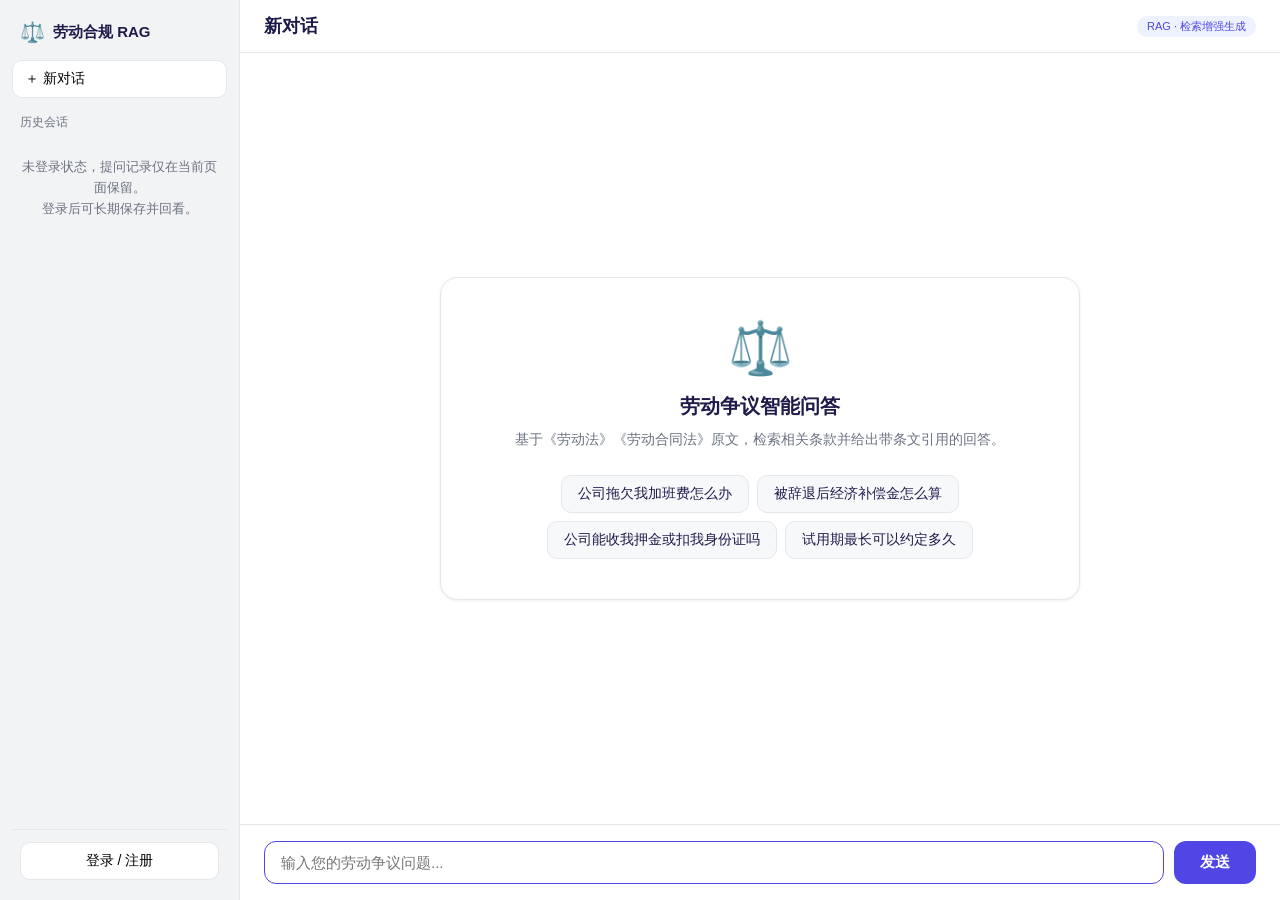
==== app/static/index.html @ 05bdbdf4 "feat: 阶段10 认证+会话历史+百炼qwen-plus+法律名中文映射(154测试全绿)" ====
<!DOCTYPE html>
<html lang="zh-CN">
<head>
<meta charset="UTF-8">
<meta name="viewport" content="width=device-width, initial-scale=1.0">
<title>劳动争议智能合规助手</title>
<style>
  :root {
    /* 用户拍板配色：浅灰侧边栏 + 纯白消息区 */
    --sidebar-bg: #f2f3f5;
    --bg: #ffffff;
    --card: #ffffff;
    --primary: #4f46e5;
    --primary-hover: #4338ca;
    --text: #1e1b4b;
    --text-muted: #6b7280;
    --border: #e5e7eb;
    --user-bubble: #4f46e5;
    --assistant-bubble: #f7f8fa;
    --progress-bubble: #eef0f3;
    --radius: 12px;
    --shadow: 0 1px 3px rgba(0,0,0,.08);
  }

  * { margin: 0; padding: 0; box-sizing: border-box; }

  body {
    font-family: -apple-system, BlinkMacSystemFont, "Segoe UI", "Microsoft YaHei", sans-serif;
    background: var(--sidebar-bg);
    color: var(--text);
    height: 100vh; display: flex;
  }

  /* ---- 左侧边栏（浅灰）---- */
  .sidebar {
    width: 240px; flex-shrink: 0; background: var(--sidebar-bg);
    border-right: 1px solid var(--border);
    display: flex; flex-direction: column; gap: 6px; padding: 16px 12px;
  }
  .sidebar .brand { display: flex; align-items: center; gap: 8px; font-weight: 600; font-size: 15px; padding: 4px 8px 10px; }
  .sidebar .brand .logo { font-size: 20px; }
  .new-chat {
    background: #fff; border: 1px solid var(--border); border-radius: 10px;
    padding: 9px 12px; text-align: left; cursor: pointer; font-size: 14px;
    transition: border-color .15s;
  }
  .new-chat:hover { border-color: var(--primary); }
  .history-title { font-size: 12px; color: var(--text-muted); padding: 10px 8px 4px; }
  .history-list { flex: 1; overflow-y: auto; display: flex; flex-direction: column; gap: 2px; }
  .history-empty {
    padding: 16px 8px; font-size: 13px; color: var(--text-muted);
    text-align: center; line-height: 1.6;
  }
  .history-item {
    padding: 8px 10px; border-radius: 8px; font-size: 14px; cursor: pointer;
    color: var(--text-muted); white-space: nowrap; overflow: hidden; text-overflow: ellipsis;
    transition: background .15s;
  }
  .history-item:hover { background: #e9eaee; }
  .history-item.active { background: #fff; color: var(--text); box-shadow: var(--shadow); }

  /* 左下角登录区 */
  .auth-area {
    border-top: 1px solid var(--border); padding: 12px 8px 4px;
    display: flex; flex-direction: column; gap: 6px;
  }
  .auth-btn {
    background: #fff; border: 1px solid var(--border); border-radius: 10px;
    padding: 9px 12px; font-size: 14px; cursor: pointer; text-align: center;
    transition: border-color .15s;
  }
  .auth-btn:hover { border-color: var(--primary); }
  .auth-user {
    font-size: 13px; color: var(--text-muted); padding: 4px 8px;
    display: flex; align-items: center; justify-content: space-between; gap: 6px;
  }
  .auth-user .logout-btn { color: var(--primary); cursor: pointer; font-size: 12px; }

  /* ---- 右侧主区（纯白）---- */
  .main { flex: 1; min-width: 0; display: flex; flex-direction: column; background: var(--bg); }

  .header {
    background: var(--card); border-bottom: 1px solid var(--border);
    padding: 14px 24px; display: flex; align-items: center; gap: 10px; z-index: 10;
  }
  .header h1 { font-size: 18px; font-weight: 600; }
  .header .badge {
    font-size: 11px; background: #eef2ff; color: var(--primary);
    padding: 3px 10px; border-radius: 99px; margin-left: auto;
  }

  .chat-area {
    flex: 1; overflow-y: auto; padding: 24px;
    display: flex; flex-direction: column; gap: 16px;
  }

  .msg { display: flex; flex-direction: column; max-width: 80%; animation: fadeIn .25s ease; }
  @keyframes fadeIn { from { opacity: 0; transform: translateY(6px); } to { opacity: 1; transform: none; } }
  .msg.user { align-self: flex-end; }
  .msg.assistant { align-self: flex-start; }
  .msg .label { font-size: 12px; color: var(--text-muted); margin-bottom: 4px; }
  .msg.user .label { text-align: right; }
  .msg .bubble { padding: 12px 16px; border-radius: var(--radius); line-height: 1.65; font-size: 15px; word-break: break-word; white-space: pre-wrap; }
  .msg.user .bubble { background: var(--user-bubble); color: #fff; border-bottom-right-radius: 4px; }
  .msg.assistant .bubble { background: var(--assistant-bubble); color: var(--text); border: 1px solid var(--border); border-bottom-left-radius: 4px; }
  .msg.progress .bubble { background: var(--progress-bubble); color: var(--text-muted); border: 1px dashed var(--border); font-size: 14px; }

  .citations { margin-top: 10px; padding: 10px 14px; background: #f0fdf4; border: 1px solid #bbf7d0; border-radius: 8px; font-size: 13px; }
  .citations summary { cursor: pointer; font-weight: 600; color: #166534; }
  .citations ul { margin-top: 6px; padding-left: 18px; }
  .citations li { margin-bottom: 4px; color: var(--text); }
  .citations code { background: #d1fae5; padding: 1px 6px; border-radius: 4px; font-size: 12px; }

  /* 欢迎区（空状态） */
  .welcome { flex: 1; display: flex; align-items: center; justify-content: center; padding: 24px; }
  .welcome .card {
    background: var(--card); border: 1px solid var(--border); border-radius: 18px;
    padding: 40px 48px; box-shadow: var(--shadow); text-align: center; max-width: 640px;
  }
  .welcome .icon { font-size: 52px; margin-bottom: 14px; }
  .welcome h2 { font-size: 20px; margin-bottom: 8px; color: var(--text); }
  .welcome p { color: var(--text-muted); font-size: 14px; line-height: 1.7; }
  .welcome .hints { display: flex; flex-wrap: wrap; gap: 8px; margin-top: 24px; justify-content: center; }
  .welcome .hint {
    background: #f7f8fa; border: 1px solid var(--border); border-radius: 10px;
    padding: 9px 16px; font-size: 14px; cursor: pointer; transition: border-color .15s;
  }
  .welcome .hint:hover { border-color: var(--primary); }

  /* ---- 输入区 ---- */
  .input-area {
    background: var(--card); border-top: 1px solid var(--border);
    padding: 16px 24px; display: flex; gap: 10px;
  }
  .input-area input {
    flex: 1; border: 1px solid var(--border); border-radius: var(--radius);
    padding: 12px 16px; font-size: 15px; outline: none; background: #f7f8fa;
    transition: border-color .15s, background .15s;
  }
  .input-area input:focus { border-color: var(--primary); background: #fff; }
  .input-area input:disabled { background: #f3f4f6; }
  .input-area button {
    background: var(--primary); color: #fff; border: none; border-radius: var(--radius);
    padding: 12px 26px; font-size: 15px; font-weight: 600; cursor: pointer; transition: background .15s;
  }
  .input-area button:hover { background: var(--primary-hover); }
  .input-area button:disabled { opacity: .5; cursor: not-allowed; }

  /* ---- 登录/注册弹窗 ---- */
  .modal-mask {
    position: fixed; inset: 0; background: rgba(15,23,42,.45);
    display: none; align-items: center; justify-content: center; z-index: 100;
  }
  .modal-mask.open { display: flex; }
  .modal {
    background: #fff; border-radius: 16px; padding: 28px 32px; width: 340px;
    box-shadow: 0 10px 40px rgba(0,0,0,.15);
  }
  .modal h3 { font-size: 18px; margin-bottom: 16px; }
  .modal .switch { display: flex; gap: 8px; margin-bottom: 16px; }
  .modal .switch button {
    flex: 1; padding: 8px; border: 1px solid var(--border); background: #fff;
    border-radius: 8px; cursor: pointer; font-size: 14px; color: var(--text-muted);
  }
  .modal .switch button.active { border-color: var(--primary); color: var(--primary); background: #eef2ff; }
  .modal input {
    width: 100%; border: 1px solid var(--border); border-radius: 10px;
    padding: 10px 14px; font-size: 14px; margin-bottom: 10px; outline: none;
  }
  .modal input:focus { border-color: var(--primary); }
  .modal .submit {
    width: 100%; background: var(--primary); color: #fff; border: none;
    border-radius: 10px; padding: 11px; font-size: 15px; font-weight: 600; cursor: pointer;
  }
  .modal .submit:hover { background: var(--primary-hover); }
  .modal .err { color: #dc2626; font-size: 13px; margin-bottom: 8px; min-height: 18px; }
  .modal .close { position: absolute; top: 14px; right: 18px; cursor: pointer; color: var(--text-muted); font-size: 18px; }

  @media (max-width: 768px) { .sidebar { display: none; } }
</style>
</head>
<body>

<!-- 左侧边栏（浅灰）：新对话 + 用户历史（登录后） + 左下角登录区 -->
<aside class="sidebar">
  <div class="brand"><span class="logo">⚖️</span>劳动合规 RAG</div>
  <button class="new-chat" onclick="newChat()">＋ 新对话</button>
  <div class="history-title" id="historyTitle">历史会话</div>
  <div class="history-list" id="historyList">
    <div class="history-empty">未登录状态，提问记录仅在当前页面保留。<br>登录后可长期保存并回看。</div>
  </div>
  <div class="auth-area" id="authArea">
    <button class="auth-btn" id="authBtn" onclick="openAuth()">登录 / 注册</button>
  </div>
</aside>

<div class="main">
  <header class="header">
    <h1>新对话</h1>
    <span class="badge">RAG · 检索增强生成</span>
  </header>

  <main class="chat-area" id="chatArea">
    <div class="welcome" id="welcome">
      <div class="card">
        <div class="icon">⚖️</div>
        <h2>劳动争议智能问答</h2>
        <p>基于《劳动法》《劳动合同法》原文，检索相关条款并给出带条文引用的回答。</p>
        <div class="hints">
          <span class="hint" onclick="sendHint(this.textContent)">公司拖欠我加班费怎么办</span>
          <span class="hint" onclick="sendHint(this.textContent)">被辞退后经济补偿金怎么算</span>
          <span class="hint" onclick="sendHint(this.textContent)">公司能收我押金或扣我身份证吗</span>
          <span class="hint" onclick="sendHint(this.textContent)">试用期最长可以约定多久</span>
        </div>
      </div>
    </div>
  </main>

  <form class="input-area" id="inputForm" onsubmit="send(event)">
    <input id="questionInput" type="text" placeholder="输入您的劳动争议问题..."
           autocomplete="off" autofocus>
    <button type="submit" id="sendBtn">发送</button>
  </form>
</div>

<!-- 登录/注册弹窗 -->
<div class="modal-mask" id="authModal">
  <div class="modal" style="position:relative">
    <span class="close" onclick="closeAuth()">✕</span>
    <h3 id="modalTitle">登录</h3>
    <div class="switch">
      <button id="tabLogin" class="active" onclick="switchTab('login')">登录</button>
      <button id="tabRegister" onclick="switchTab('register')">注册</button>
    </div>
    <div class="err" id="authErr"></div>
    <input id="authUser" type="text" placeholder="用户名（2-32 位）" autocomplete="username">
    <input id="authPass" type="password" placeholder="密码（4-64 位）" autocomplete="current-password">
    <button class="submit" id="authSubmitBtn" onclick="submitAuth()">登录</button>
  </div>
</div>

<script>
// ===== DOM 引用 =====
const chatArea = document.getElementById('chatArea');
const welcome   = document.getElementById('welcome');
const input     = document.getElementById('questionInput');
const sendBtn   = document.getElementById('sendBtn');
const historyList = document.getElementById('historyList');
const historyTitle = document.getElementById('historyTitle');
const authBtn   = document.getElementById('authBtn');
const authArea  = document.getElementById('authArea');

let currentProgressMsg = null;   // 当前进度消息 DOM（用于更新文本）
let currentMode = 'login';       // 弹窗当前 tab

// ===== token 管理（存 localStorage：刷新页面不丢登录态）=====
function getToken() { return localStorage.getItem('lcr_token') || ''; }
function getUsername() { return localStorage.getItem('lcr_username') || ''; }

// ===== 登录 / 注册 =====
function openAuth() {
  document.getElementById('authModal').classList.add('open');
  document.getElementById('authErr').textContent = '';
}

function closeAuth() {
  document.getElementById('authModal').classList.remove('open');
}

function switchTab(mode) {
  currentMode = mode;
  document.getElementById('tabLogin').classList.toggle('active', mode === 'login');
  document.getElementById('tabRegister').classList.toggle('active', mode === 'register');
  document.getElementById('modalTitle').textContent = mode === 'login' ? '登录' : '注册';
  document.getElementById('authSubmitBtn').textContent = mode === 'login' ? '登录' : '注册';
  document.getElementById('authErr').textContent = '';
}

async function submitAuth() {
  const username = document.getElementById('authUser').value.trim();
  const password = document.getElementById('authPass').value;
  const errEl = document.getElementById('authErr');

  if (!username || !password) { errEl.textContent = '请填写用户名和密码'; return; }

  try {
    const path = currentMode === 'login' ? '/auth/login' : '/auth/register';
    const resp = await fetch(path, {
      method: 'POST',
      headers: { 'Content-Type': 'application/json' },
      body: JSON.stringify({ username, password }),
    });
    const data = await resp.json().catch(() => ({}));

    if (!resp.ok) {
      errEl.textContent = data.detail || '请求失败';
      return;
    }

    // 登录成功：存 token，关闭弹窗，刷新侧边栏历史
    localStorage.setItem('lcr_token', data.token);
    localStorage.setItem('lcr_username', data.username);
    closeAuth();
    renderAuthArea();
    loadMyHistory();
  } catch (e) {
    errEl.textContent = '网络错误：' + e.message;
  }
}

function logout() {
  localStorage.removeItem('lcr_token');
  localStorage.removeItem('lcr_username');
  renderAuthArea();
  renderHistoryEmpty();
}

function renderAuthArea() {
  const username = getUsername();
  if (username) {
    authArea.innerHTML = `
      <div class="auth-user">
        <span>👤 ${escapeHTML(username)}</span>
        <span class="logout-btn" onclick="logout()">登出</span>
      </div>`;
  } else {
    authArea.innerHTML = `<button class="auth-btn" onclick="openAuth()">登录 / 注册</button>`;
  }
}

// 页面加载时恢复登录态
renderAuthArea();
if (getToken()) loadMyHistory();

// ===== 侧边栏历史 =====
function renderHistoryEmpty() {
  historyTitle.textContent = '历史会话';
  historyList.innerHTML = `
    <div class="history-empty">未登录状态，提问记录仅在当前页面保留。<br>登录后可长期保存并回看。</div>`;
}

async function loadMyHistory() {
  const token = getToken();
  if (!token) return;
  try {
    const resp = await fetch('/chat/history/mine', {
      headers: { Authorization: 'Bearer ' + token },
    });
    if (!resp.ok) { renderHistoryEmpty(); return; }
    const data = await resp.json();
    historyTitle.textContent = `历史会话（${data.total}）`;
    if (!data.history || data.history.length === 0) {
      historyList.innerHTML = `<div class="history-empty">还没有历史提问，去问一条吧。</div>`;
      return;
    }
    historyList.innerHTML = '';
    for (const rec of data.history) {
      const div = document.createElement('div');
      div.className = 'history-item';
      div.textContent = rec.question;
      div.title = rec.question;
      // 点击回看：把当时提问 + 回答 + 引用渲染回消息区
      div.onclick = () => showStored(rec);
      historyList.appendChild(div);
    }
  } catch (e) {
    /* 网络异常：保留占位 */
  }
}

/** 渲染一条已存的历史问答（登录用户回看） */
function showStored(rec) {
  if (welcome) welcome.style.display = 'none';
  chatArea.querySelectorAll('.msg').forEach(m => m.remove());

  addBubble('user', '您', rec.question);

  const div = addBubble('assistant', '⚖️ 助手', rec.answer || '（无回答）');
  if (rec.citations && rec.citations.length > 0) {
    const details = document.createElement('details');
    details.className = 'citations';
    details.open = true;
    const summary = document.createElement('summary');
    summary.textContent = `📋 引用法律条文（${rec.citations.length} 条）`;
    details.appendChild(summary);
    const ul = document.createElement('ul');
    for (const c of rec.citations) {
      const li = document.createElement('li');
      li.innerHTML = `<code>《${lawName(c.law_id)}》第${c.article_no}条</code>`;
      if (c.chapter) li.innerHTML += ` <small>（${c.chapter}）</small>`;
      ul.appendChild(li);
    }
    details.appendChild(ul);
    div.querySelector('.bubble').appendChild(details);
  }
}

// ===== 新对话 =====
function newChat() {
  chatArea.querySelectorAll('.msg').forEach(m => m.remove());
  if (welcome) welcome.style.display = 'flex';
  chatArea.scrollTop = 0;
  setSending(false);
  historyList.querySelectorAll('.history-item').forEach(el => el.classList.remove('active'));
}

// ===== 发送消息 =====
function sendHint(text) { input.value = text; send(new Event('submit')); }

function send(e) {
  e.preventDefault();
  const question = input.value.trim();
  if (!question) return;

  if (welcome) welcome.style.display = 'none';

  addBubble('user', '您', question);

  currentProgressMsg = addBubble('progress', '⚖️ 助手', '正在理解您的问题...');
  setSending(true);

  fetchSSE(question);
}

/**
 * 用 fetch POST 发送问题，手动解析 SSE 流。
 * 不能用 EventSource：它只发 GET，而 /chat 是 POST 路由。
 */
async function fetchSSE(question) {
  try {
    const headers = { 'Content-Type': 'application/json' };
    if (getToken()) headers.Authorization = 'Bearer ' + getToken();

    const resp = await fetch('/chat', {
      method: 'POST',
      headers,
      body: JSON.stringify({ question }),
    });

    if (!resp.ok) {
      const err = await resp.json().catch(() => ({ detail: resp.statusText }));
      updateProgress('❌ 请求失败: ' + (err.detail || resp.statusText));
      setSending(false);
      return;
    }

    const reader = resp.body.getReader();
    const decoder = new TextDecoder();
    let buffer = '';

    while (true) {
      const { done, value } = await reader.read();
      if (done) break;

      buffer += decoder.decode(value, { stream: true });

      const parts = buffer.split('\n\n');
      buffer = parts.pop() || '';

      for (const part of parts) {
        const line = part.trim();
        if (!line.startsWith('data: ')) continue;
        try {
          const frame = JSON.parse(line.slice(6));
          handleFrame(frame);
        } catch (e) { /* 非 JSON 帧忽略 */ }
      }
    }

    // 登录用户：回答完成后刷新侧边栏历史列表
    if (getToken()) loadMyHistory();
  } catch (e) {
    updateProgress('❌ 网络错误: ' + e.message);
    setSending(false);
  }
}

/** 处理单个 SSE 帧 */
function handleFrame(frame) {
  const stageMap = {
    rewriting: '正在理解您的问题...',
    searching: '正在检索相关法律条文...',
    verifying: '正在核验条文与问题的相关性...',
    answering: '正在整理回答...',
    refusing:  '检索到的条文不足以支持明确结论，建议咨询专业劳动法律师',
  };

  switch (frame.stage) {
    case 'rewriting':
    case 'searching':
    case 'verifying':
    case 'answering':
      updateProgress(frame.content || stageMap[frame.stage]);
      break;
    case 'refusing':
      updateProgress(frame.content || stageMap.refusing);
      break;
    case 'done':
      finishDone(frame);
      break;
    case 'error':
      finishError(frame);
      break;
  }
}

/** 更新进度消息文本 */
function updateProgress(text) {
  if (currentProgressMsg) {
    currentProgressMsg.querySelector('.bubble').textContent = text;
  }
}

/** done 帧：移除进度消息，显示最终回答 + 引用 */
function finishDone(frame) {
  if (currentProgressMsg) { currentProgressMsg.remove(); currentProgressMsg = null; }
  setSending(false);

  let payload;
  try { payload = JSON.parse(frame.content); }
  catch (e) {
    addBubble('assistant', '⚖️ 助手', frame.content || '（空回答）');
    return;
  }

  if (payload.refuse) {
    addBubble('assistant', '⚖️ 助手', payload.answer || '抱歉，无法就该问题给出明确结论。');
    return;
  }

  const div = addBubble('assistant', '⚖️ 助手', payload.answer || '（空回答）');

  if (payload.citations && payload.citations.length > 0) {
    const details = document.createElement('details');
    details.className = 'citations';
    details.open = true;
    const summary = document.createElement('summary');
    summary.textContent = `📋 引用法律条文（${payload.citations.length} 条）`;
    details.appendChild(summary);

    const ul = document.createElement('ul');
    for (const c of payload.citations) {
      const li = document.createElement('li');
      li.innerHTML = `<code>《${lawName(c.law_id)}》第${c.article_no}条</code>`;
      if (c.chapter) li.innerHTML += ` <small>（${c.chapter}）</small>`;
      ul.appendChild(li);
    }
    details.appendChild(ul);
    div.querySelector('.bubble').appendChild(details);
  }
}

/** error 帧：移除进度消息，显示错误 */
function finishError(frame) {
  if (currentProgressMsg) { currentProgressMsg.remove(); currentProgressMsg = null; }
  setSending(false);

  let detail = frame.content || '未知错误';
  try {
    const err = JSON.parse(frame.content);
    detail = err.detail || err.error || frame.content;
  } catch (e) { /* 不是 JSON，直接用原文 */ }

  addBubble('assistant', '⚖️ 助手', '❌ ' + detail);
}

/** 添加一条消息气泡，返回其 DOM 元素 */
function addBubble(cls, label, text) {
  const div = document.createElement('div');
  div.className = 'msg ' + cls;
  div.innerHTML = `
    <div class="label">${label}</div>
    <div class="bubble">${escapeHTML(text)}</div>`;
  chatArea.appendChild(div);
  chatArea.scrollTop = chatArea.scrollHeight;
  return div;
}

/** 设置发送状态 */
function setSending(disabled) {
  input.disabled = disabled;
  sendBtn.disabled = disabled;
  sendBtn.textContent = disabled ? '发送中...' : '发送';
  if (!disabled) { input.value = ''; input.focus(); }
}

/** law_id（英文 slug）→ 中文法律名，用于展示 */
const LAW_NAME = {
  labor_law: '劳动法',
  labor_contract_law: '劳动合同法',
};

function lawName(lawId) {
  return LAW_NAME[lawId] || lawId;
}

/** 基础 HTML 转义 */
function escapeHTML(s) {
  return String(s).replace(/&/g, '&amp;').replace(/</g, '&lt;').replace(/>/g, '&gt;');
}
</script>

</body>
</html>
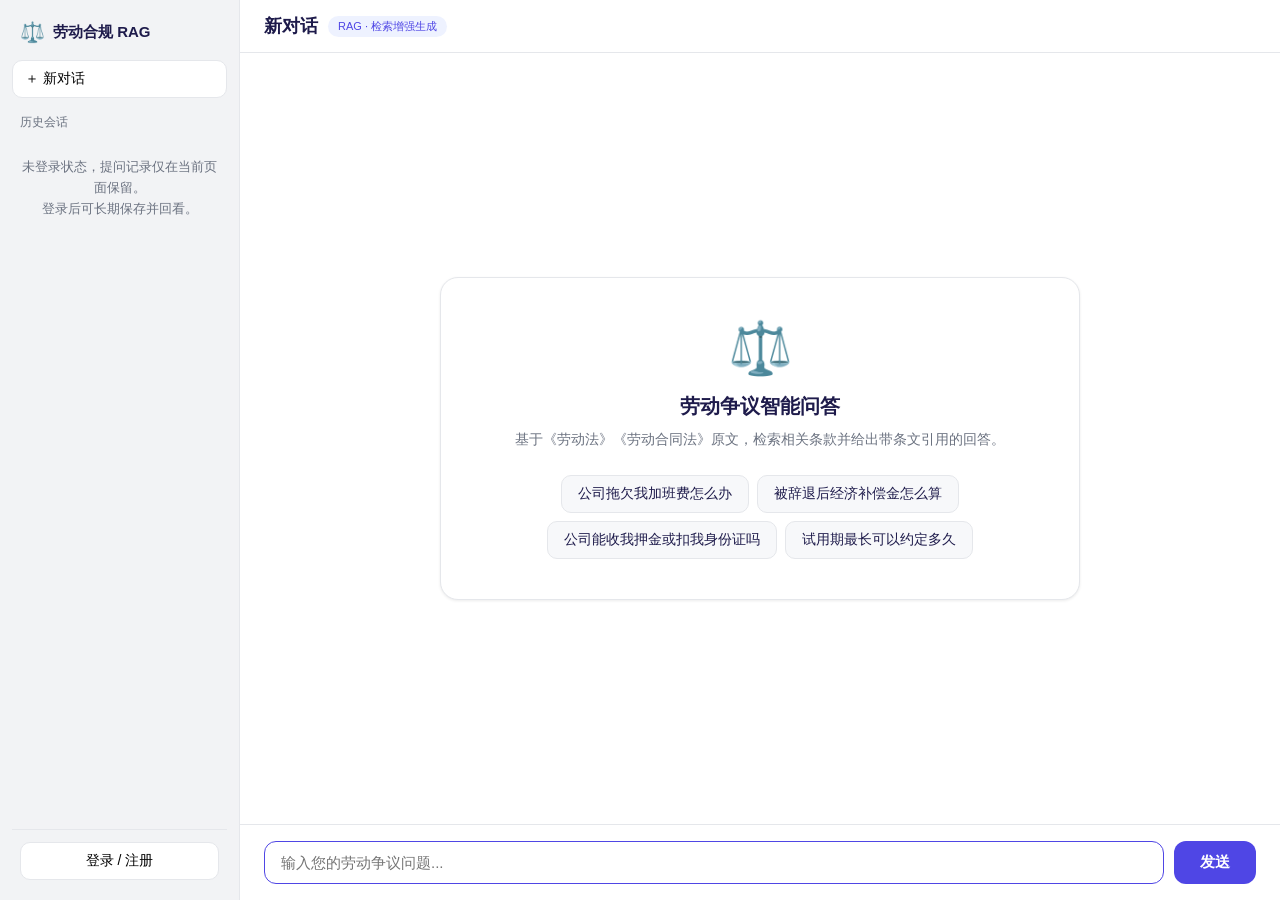
==== commit 02093d8f: "feat: 阶段17 前端四件套 common.js登录改密码+知识库工作区/admin视图+首页KB选择器与引用卡片(261测试全绿)" ====
--- a/app/static/index.html
+++ b/app/static/index.html
@@ -84,9 +84,17 @@
     padding: 14px 24px; display: flex; align-items: center; gap: 10px; z-index: 10;
   }
   .header h1 { font-size: 18px; font-weight: 600; }
+  .header .kb-pick {
+    margin-left: auto; display: flex; align-items: center; gap: 6px; font-size: 13px; color: var(--text-muted);
+  }
+  .header .kb-pick select {
+    border: 1px solid var(--border); border-radius: 8px; padding: 5px 8px;
+    font-size: 13px; color: var(--text); background: #fff; outline: none; max-width: 200px;
+  }
+  .header .kb-pick select:focus { border-color: var(--primary); }
   .header .badge {
     font-size: 11px; background: #eef2ff; color: var(--primary);
-    padding: 3px 10px; border-radius: 99px; margin-left: auto;
+    padding: 3px 10px; border-radius: 99px;
   }
 
   .chat-area {
@@ -110,6 +118,16 @@
   .citations ul { margin-top: 6px; padding-left: 18px; }
   .citations li { margin-bottom: 4px; color: var(--text); }
   .citations code { background: #d1fae5; padding: 1px 6px; border-radius: 4px; font-size: 12px; }
+
+  /* 引用卡片（V2）：文档名 + 段号 + 相关度，展开看片段；角标点击高亮对应卡片 */
+  .cit-list { margin-top: 8px; padding-left: 0; list-style: none; }
+  .cit-card { padding: 8px 10px; margin-bottom: 6px; background: #fff; border: 1px solid #bbf7d0; border-radius: 8px; transition: box-shadow .2s, border-color .2s; }
+  .cit-head { font-size: 13px; color: #166534; font-weight: 600; }
+  .cit-badge { display: inline-block; background: #d1fae5; border-radius: 4px; padding: 0 5px; margin-right: 2px; }
+  .cit-snippet { margin-top: 5px; font-size: 12.5px; color: var(--text); line-height: 1.6; }
+  .cit-mark { color: #166534; cursor: pointer; font-weight: 700; padding: 0 1px; }
+  .cit-mark:hover { text-decoration: underline; }
+  .cit-flash { border-color: #16a34a; box-shadow: 0 0 0 3px rgba(22, 163, 74, .18); }
 
   /* 欢迎区（空状态） */
   .welcome { flex: 1; display: flex; align-items: center; justify-content: center; padding: 24px; }
@@ -197,6 +215,10 @@
 <div class="main">
   <header class="header">
     <h1>新对话</h1>
+    <div class="kb-pick" id="kbPick" style="display:none">
+      知识库
+      <select id="kbSelect" onchange="onKbChange()" style="display:none"></select>
+    </div>
     <span class="badge">RAG · 检索增强生成</span>
   </header>
 
@@ -239,6 +261,7 @@
   </div>
 </div>
 
+<script src="/common.js"></script>
 <script>
 // ===== DOM 引用 =====
 const chatArea = document.getElementById('chatArea');
@@ -251,11 +274,48 @@
 const authArea  = document.getElementById('authArea');
 
 let currentProgressMsg = null;   // 当前进度消息 DOM（用于更新文本）
+let streamBubble = null;         // 流式回答的助手气泡 DOM（token 逐段累积进去）
+let streamText = '';             // 流式回答已收到文本（done 前不断累加）
 let currentMode = 'login';       // 弹窗当前 tab
-
-// ===== token 管理（存 localStorage：刷新页面不丢登录态）=====
-function getToken() { return localStorage.getItem('lcr_token') || ''; }
-function getUsername() { return localStorage.getItem('lcr_username') || ''; }
+let currentSessionId = null;     // 登录用户当前会话 id；null = 尚未建会话（提问时自动建）
+let guestHistory = [];           // 游客本页多轮上下文 [{role, content}]（关页即没）
+let currentUsername = null;      // 当前登录用户名（用于气泡标签）
+let lastQuestion = '';           // 最近一次提问（finishDone 记录游客上下文用）
+let currentKbId = null;          // 当前选择的知识库 id；null = 全部可见库（后端默认）
+
+// token/角色/escapeHTML 等公共工具由 common.js 提供（与 login/kb 页共用同一份）
+
+// ===== 知识库选择器（仅登录用户显示；游客固定用默认库）=====
+async function loadKbs() {
+  const sel = document.getElementById('kbSelect');
+  const pick = document.getElementById('kbPick');
+  if (!getToken()) { pick.style.display = 'none'; return; }
+  try {
+    const data = await api('/kb', { no401: true });
+    const kbs = data.kbs || [];
+    sel.textContent = '';
+    const allOpt = document.createElement('option');
+    allOpt.value = '';
+    allOpt.textContent = '全部可见知识库';
+    sel.appendChild(allOpt);
+    for (const kb of kbs) {
+      const opt = document.createElement('option');
+      opt.value = String(kb.id);
+      opt.textContent = kb.name + (kb.is_public ? '（公开）' : '');
+      sel.appendChild(opt);
+    }
+    sel.value = currentKbId ? String(currentKbId) : '';
+    sel.style.display = '';
+    pick.style.display = '';
+  } catch (e) { /* 401/网络异常：静默，游客路径不受影响 */ }
+}
+
+/** 换库 = 换语境：旧会话绑定的库不会跟着变，直接开新对话最不容易误会 */
+function onKbChange() {
+  const v = document.getElementById('kbSelect').value;
+  currentKbId = v ? Number(v) : null;
+  if (currentSessionId) newChat();
+}
 
 // ===== 登录 / 注册 =====
 function openAuth() {
@@ -297,12 +357,18 @@
       return;
     }
 
-    // 登录成功：存 token，关闭弹窗，刷新侧边栏历史
+    // 登录成功：存 token + 角色（角色只用于显示入口，真正的边界在后端 require_admin）
     localStorage.setItem('lcr_token', data.token);
     localStorage.setItem('lcr_username', data.username);
+    localStorage.setItem('lcr_role', data.role || 'user');
+    currentUsername = data.username;
+    currentSessionId = null;
+    currentKbId = null;
     closeAuth();
     renderAuthArea();
-    loadMyHistory();
+    newChat();
+    loadSessions();
+    loadKbs();
   } catch (e) {
     errEl.textContent = '网络错误：' + e.message;
   }
@@ -311,7 +377,14 @@
 function logout() {
   localStorage.removeItem('lcr_token');
   localStorage.removeItem('lcr_username');
+  localStorage.removeItem('lcr_role');
+  currentUsername = null;
+  currentSessionId = null;
+  currentKbId = null;
+  guestHistory = [];
+  document.getElementById('kbPick').style.display = 'none';
   renderAuthArea();
+  newChat();
   renderHistoryEmpty();
 }
 
@@ -320,87 +393,201 @@
   if (username) {
     authArea.innerHTML = `
       <div class="auth-user">
-        <span>👤 ${escapeHTML(username)}</span>
+        <span>👤 ${escapeHTML(username)}${isAdmin() ? ' · 管理员' : ''}</span>
         <span class="logout-btn" onclick="logout()">登出</span>
-      </div>`;
+      </div>
+      <button class="auth-btn" onclick="location.href='/kb.html'">📚 我的知识库</button>
+      ${isAdmin() ? `<button class="auth-btn" onclick="location.href='/kb.html?view=admin'">🛠 平台管理</button>` : ''}
+      <button class="auth-btn" onclick="location.href='/login.html?tab=password'">🔑 修改密码</button>`;
   } else {
     authArea.innerHTML = `<button class="auth-btn" onclick="openAuth()">登录 / 注册</button>`;
   }
 }
 
 // 页面加载时恢复登录态
+currentUsername = getUsername();
 renderAuthArea();
-if (getToken()) loadMyHistory();
-
-// ===== 侧边栏历史 =====
+if (getToken()) { loadSessions(); loadKbs(); }
+
+// ===== 侧边栏：登录用户 = 会话列表；游客 = 提示 =====
 function renderHistoryEmpty() {
   historyTitle.textContent = '历史会话';
   historyList.innerHTML = `
     <div class="history-empty">未登录状态，提问记录仅在当前页面保留。<br>登录后可长期保存并回看。</div>`;
 }
 
-async function loadMyHistory() {
-  const token = getToken();
-  if (!token) return;
+async function loadSessions() {
+  if (!getToken()) { renderHistoryEmpty(); return; }
   try {
-    const resp = await fetch('/chat/history/mine', {
-      headers: { Authorization: 'Bearer ' + token },
+    const resp = await fetch('/chat/sessions', {
+      headers: { Authorization: 'Bearer ' + getToken() },
     });
     if (!resp.ok) { renderHistoryEmpty(); return; }
     const data = await resp.json();
-    historyTitle.textContent = `历史会话（${data.total}）`;
-    if (!data.history || data.history.length === 0) {
+    const sessions = data.sessions || [];
+    historyTitle.textContent = `历史会话（${sessions.length}）`;
+    if (sessions.length === 0) {
       historyList.innerHTML = `<div class="history-empty">还没有历史提问，去问一条吧。</div>`;
       return;
     }
     historyList.innerHTML = '';
-    for (const rec of data.history) {
+    for (const s of sessions) {
       const div = document.createElement('div');
       div.className = 'history-item';
-      div.textContent = rec.question;
-      div.title = rec.question;
-      // 点击回看：把当时提问 + 回答 + 引用渲染回消息区
-      div.onclick = () => showStored(rec);
+      if (s.id === currentSessionId) div.classList.add('active');
+      div.textContent = s.title || '新对话';
+      div.title = s.title;
+      div.onclick = () => openSession(s);
       historyList.appendChild(div);
     }
-  } catch (e) {
-    /* 网络异常：保留占位 */
-  }
-}
-
-/** 渲染一条已存的历史问答（登录用户回看） */
-function showStored(rec) {
+  } catch (e) { /* 网络异常 */ }
+}
+
+/** 点开某会话：拉取全部多轮消息并渲染到消息区（s 带 kb_id，用于同步选择器） */
+async function openSession(session) {
+  const sessionId = session.id;
+  if (!getToken()) return;
+  try {
+    const resp = await fetch(`/chat/sessions/${sessionId}/messages`, {
+      headers: { Authorization: 'Bearer ' + getToken() },
+    });
+    if (!resp.ok) return;
+    const data = await resp.json();
+    currentSessionId = sessionId;
+    // 会话绑定的库优先：把 header 选择器同步过去，避免"下一问问到别的库"的错位
+    if (session.kb_id) {
+      currentKbId = session.kb_id;
+      const sel = document.getElementById('kbSelect');
+      if (sel && sel.style.display !== 'none') sel.value = String(session.kb_id);
+    }
+    renderMsgs(data.messages || []);
+    loadSessions();
+  } catch (e) { /* 网络异常 */ }
+}
+
+/** 把一组消息渲染进消息区（多轮历史回显 / 直接展示均可复用） */
+function renderMsgs(msgs) {
   if (welcome) welcome.style.display = 'none';
   chatArea.querySelectorAll('.msg').forEach(m => m.remove());
-
-  addBubble('user', '您', rec.question);
-
-  const div = addBubble('assistant', '⚖️ 助手', rec.answer || '（无回答）');
-  if (rec.citations && rec.citations.length > 0) {
-    const details = document.createElement('details');
-    details.className = 'citations';
-    details.open = true;
-    const summary = document.createElement('summary');
-    summary.textContent = `📋 引用法律条文（${rec.citations.length} 条）`;
-    details.appendChild(summary);
-    const ul = document.createElement('ul');
-    for (const c of rec.citations) {
-      const li = document.createElement('li');
-      li.innerHTML = `<code>《${lawName(c.law_id)}》第${c.article_no}条</code>`;
-      if (c.chapter) li.innerHTML += ` <small>（${c.chapter}）</small>`;
-      ul.appendChild(li);
-    }
-    details.appendChild(ul);
-    div.querySelector('.bubble').appendChild(details);
-  }
-}
-
-// ===== 新对话 =====
+  if (!msgs.length) {
+    if (welcome) welcome.style.display = 'flex';
+    return;
+  }
+  for (const m of msgs) {
+    if (m.role === 'user') {
+      addBubble('user', currentUsername ? currentUsername : '您', m.content);
+    } else {
+      const div = addBubble('assistant', '⚖️ 助手', m.content || '（无回答）');
+      renderAnswerText(div.querySelector('.bubble'), m.content || '');
+      attachCitations(div, m.citations || []);
+    }
+  }
+  chatArea.scrollTop = chatArea.scrollHeight;
+}
+
+/**
+ * 把答案文本渲染进气泡：只把 [n] 角标变成可点元素，其余一律用纯文本节点插入。
+ * 用 createTextNode 而不是 innerHTML——LLM 输出是不可信输入，不能当 HTML 解析。
+ */
+function renderAnswerText(bubbleEl, text) {
+  bubbleEl.textContent = '';
+  const re = /\[(\d{1,3})\]/g;
+  let last = 0, m;
+  while ((m = re.exec(text)) !== null) {
+    if (m.index > last) {
+      bubbleEl.appendChild(document.createTextNode(text.slice(last, m.index)));
+    }
+    const n = Number(m[1]);
+    const sup = document.createElement('sup');
+    sup.className = 'cit-mark';
+    sup.dataset.idx = String(n);
+    sup.textContent = '[' + n + ']';
+    sup.title = '查看引用 ' + n;
+    sup.addEventListener('click', function () { focusCitation(bubbleEl, n); });
+    bubbleEl.appendChild(sup);
+    last = m.index + m[0].length;
+  }
+  if (last < text.length) {
+    bubbleEl.appendChild(document.createTextNode(text.slice(last)));
+  }
+}
+
+/** 点角标：滚动到第 n 张引用卡片并闪一下 */
+function focusCitation(bubbleEl, n) {
+  const card = bubbleEl.querySelector('.cit-card[data-idx="' + n + '"]');
+  if (!card) return;
+  card.scrollIntoView({ behavior: 'smooth', block: 'center' });
+  card.classList.add('cit-flash');
+  setTimeout(function () { card.classList.remove('cit-flash'); }, 1200);
+}
+
+/** 给助手气泡挂引用卡片（文档名 · 第 N 条/段 · 相关度，含片段） */
+function attachCitations(div, citations) {
+  if (!citations || citations.length === 0) return;
+  const details = document.createElement('details');
+  details.className = 'citations';
+  details.open = true;
+  const summary = document.createElement('summary');
+  summary.textContent = '📋 引用来源（' + citations.length + ' 条）';
+  details.appendChild(summary);
+
+  const list = document.createElement('ol');
+  list.className = 'cit-list';
+  citations.forEach(function (c, i) {
+    const idx = i + 1;
+    const li = document.createElement('li');
+    li.className = 'cit-card';
+    li.dataset.idx = String(idx);
+
+    const head = document.createElement('div');
+    head.className = 'cit-head';
+    const badge = document.createElement('span');
+    badge.className = 'cit-badge';
+    badge.textContent = '[' + idx + ']';
+    head.appendChild(badge);
+    head.appendChild(document.createTextNode(' ' + citeTitle(c) + ' ' + citeMeta(c)));
+    li.appendChild(head);
+
+    if (c.snippet) {
+      const p = document.createElement('div');
+      p.className = 'cit-snippet';
+      p.textContent = c.snippet;
+      li.appendChild(p);
+    }
+    list.appendChild(li);
+  });
+  details.appendChild(list);
+  div.querySelector('.bubble').appendChild(details);
+}
+
+/** 引用标题：新格式用文档名；改造前的老数据回退到 law_id 的中文名 */
+function citeTitle(c) {
+  if (c.doc_title) return '《' + c.doc_title + '》';
+  if (c.law_id) return '《' + lawName(c.law_id) + '》';
+  return '（未知来源）';
+}
+
+/** 引用定位与相关度：内置法条说"第 N 条"，上传长文档说"第 N 段" */
+function citeMeta(c) {
+  const seq = (c.seq != null) ? c.seq : c.article_no;
+  if (seq == null) return '';
+  // source_law_id 或老格式的 law_id 存在 → 是法条；否则是文档片段
+  const isArticle = !!(c.source_law_id || (!c.doc_id && c.law_id));
+  let s = '第 ' + seq + ' ' + (isArticle ? '条' : '段');
+  const heading = c.heading || c.chapter;
+  if (heading) s += ' · ' + heading;
+  if (typeof c.score === 'number') s += ' · 相关度 ' + c.score.toFixed(2);
+  return s;
+}
+
+// ===== 新对话：游客/登录都清空当前，游客重置内存上下文，登录等下次提问自动建会话 =====
 function newChat() {
   chatArea.querySelectorAll('.msg').forEach(m => m.remove());
   if (welcome) welcome.style.display = 'flex';
   chatArea.scrollTop = 0;
   setSending(false);
+  currentSessionId = null;
+  guestHistory = [];
   historyList.querySelectorAll('.history-item').forEach(el => el.classList.remove('active'));
 }
 
@@ -411,11 +598,15 @@
   e.preventDefault();
   const question = input.value.trim();
   if (!question) return;
+  lastQuestion = question;
 
   if (welcome) welcome.style.display = 'none';
 
-  addBubble('user', '您', question);
-
+  addBubble('user', currentUsername || '您', question);
+
+  // 新请求开始：清空上一轮的流式渲染状态，先展示"正在理解"进度气泡
+  streamBubble = null;
+  streamText = '';
   currentProgressMsg = addBubble('progress', '⚖️ 助手', '正在理解您的问题...');
   setSending(true);
 
@@ -425,16 +616,26 @@
 /**
  * 用 fetch POST 发送问题，手动解析 SSE 流。
  * 不能用 EventSource：它只发 GET，而 /chat 是 POST 路由。
+ *
+ * 登录用户：带 session_id（null → 后端自动建会话并在 done 帧回 session_id）；
+ * 游客：带上本页多轮上下文 guestHistory，关页即没。
  */
 async function fetchSSE(question) {
   try {
     const headers = { 'Content-Type': 'application/json' };
-    if (getToken()) headers.Authorization = 'Bearer ' + getToken();
+    let body = { question };
+    if (getToken()) {
+      headers.Authorization = 'Bearer ' + getToken();
+      body.session_id = currentSessionId;
+      if (currentKbId) body.kb_id = currentKbId;
+    } else {
+      body.history = guestHistory;
+    }
 
     const resp = await fetch('/chat', {
       method: 'POST',
       headers,
-      body: JSON.stringify({ question }),
+      body: JSON.stringify(body),
     });
 
     if (!resp.ok) {
@@ -467,8 +668,8 @@
       }
     }
 
-    // 登录用户：回答完成后刷新侧边栏历史列表
-    if (getToken()) loadMyHistory();
+    // 登录用户：回答完成（done 帧已记入 currentSessionId）后刷新会话列表
+    if (getToken()) loadSessions();
   } catch (e) {
     updateProgress('❌ 网络错误: ' + e.message);
     setSending(false);
@@ -495,6 +696,9 @@
     case 'refusing':
       updateProgress(frame.content || stageMap.refusing);
       break;
+    case 'token':
+      streamToken(frame.content);
+      break;
     case 'done':
       finishDone(frame);
       break;
@@ -511,7 +715,22 @@
   }
 }
 
-/** done 帧：移除进度消息，显示最终回答 + 引用 */
+/**
+ * token 帧：LLM 回答的一段增量 → 打字机式累积进助手气泡。
+ * 首个 token 到达意味着"进度阶段结束、回答开始"，把进度气泡升级成正式回答气泡。
+ * 用 textContent 赋值（不拼 innerHTML），天然转义 LLM 输出里的 < > &，防注入。
+ */
+function streamToken(text) {
+  if (currentProgressMsg) { currentProgressMsg.remove(); currentProgressMsg = null; }
+  if (!streamBubble) {
+    streamBubble = addBubble('assistant', '⚖️ 助手', '');
+  }
+  streamText += text;
+  streamBubble.querySelector('.bubble').textContent = streamText;
+  chatArea.scrollTop = chatArea.scrollHeight;
+}
+
+/** done 帧：收尾回答——若流式渲染过则复用该气泡，否则新建；挂引用、记历史 */
 function finishDone(frame) {
   if (currentProgressMsg) { currentProgressMsg.remove(); currentProgressMsg = null; }
   setSending(false);
@@ -519,40 +738,49 @@
   let payload;
   try { payload = JSON.parse(frame.content); }
   catch (e) {
+    // done 帧不是合法 JSON（不应发生）：丢弃半成品流式气泡，降级为普通气泡展示原文
+    if (streamBubble) { streamBubble.remove(); streamBubble = null; }
+    streamText = '';
     addBubble('assistant', '⚖️ 助手', frame.content || '（空回答）');
     return;
   }
 
+  // 登录：首次提问后端会新建会话，done 帧回传 session_id，记作当前会话
+  if (getToken() && payload.session_id) {
+    currentSessionId = payload.session_id;
+  }
+  // 游客：把本轮问答推进多轮上下文（关页即没）；只留最近若干轮防膨胀
+  if (!getToken()) {
+    guestHistory.push({ role: 'user', content: lastQuestion });
+    guestHistory.push({ role: 'assistant', content: payload.answer || '（空回答）' });
+    if (guestHistory.length > 12) guestHistory.splice(0, guestHistory.length - 12);
+  }
+
   if (payload.refuse) {
+    // 拒答不产生 token 流，正常不应有半成品气泡；稳妥起见仍清理
+    if (streamBubble) { streamBubble.remove(); streamBubble = null; }
+    streamText = '';
     addBubble('assistant', '⚖️ 助手', payload.answer || '抱歉，无法就该问题给出明确结论。');
     return;
   }
 
-  const div = addBubble('assistant', '⚖️ 助手', payload.answer || '（空回答）');
-
-  if (payload.citations && payload.citations.length > 0) {
-    const details = document.createElement('details');
-    details.className = 'citations';
-    details.open = true;
-    const summary = document.createElement('summary');
-    summary.textContent = `📋 引用法律条文（${payload.citations.length} 条）`;
-    details.appendChild(summary);
-
-    const ul = document.createElement('ul');
-    for (const c of payload.citations) {
-      const li = document.createElement('li');
-      li.innerHTML = `<code>《${lawName(c.law_id)}》第${c.article_no}条</code>`;
-      if (c.chapter) li.innerHTML += ` <small>（${c.chapter}）</small>`;
-      ul.appendChild(li);
-    }
-    details.appendChild(ul);
-    div.querySelector('.bubble').appendChild(details);
-  }
-}
-
-/** error 帧：移除进度消息，显示错误 */
+  // 有流式气泡 → 复用，把服务端权威的完整答案写回（覆盖可能的半句/尾随字符），再挂引用
+  let div = streamBubble;
+  if (!div) {
+    div = addBubble('assistant', '⚖️ 助手', payload.answer || '（空回答）');
+  }
+  // 流式期间是纯文本累积；收尾时再渲染一次，把 [n] 升级成可点角标
+  renderAnswerText(div.querySelector('.bubble'), payload.answer || '（空回答）');
+  streamBubble = null;
+  streamText = '';
+  attachCitations(div, payload.citations || []);
+}
+
+/** error 帧：移除进度消息与半成品流式气泡，显示错误 */
 function finishError(frame) {
   if (currentProgressMsg) { currentProgressMsg.remove(); currentProgressMsg = null; }
+  if (streamBubble) { streamBubble.remove(); streamBubble = null; }
+  streamText = '';
   setSending(false);
 
   let detail = frame.content || '未知错误';
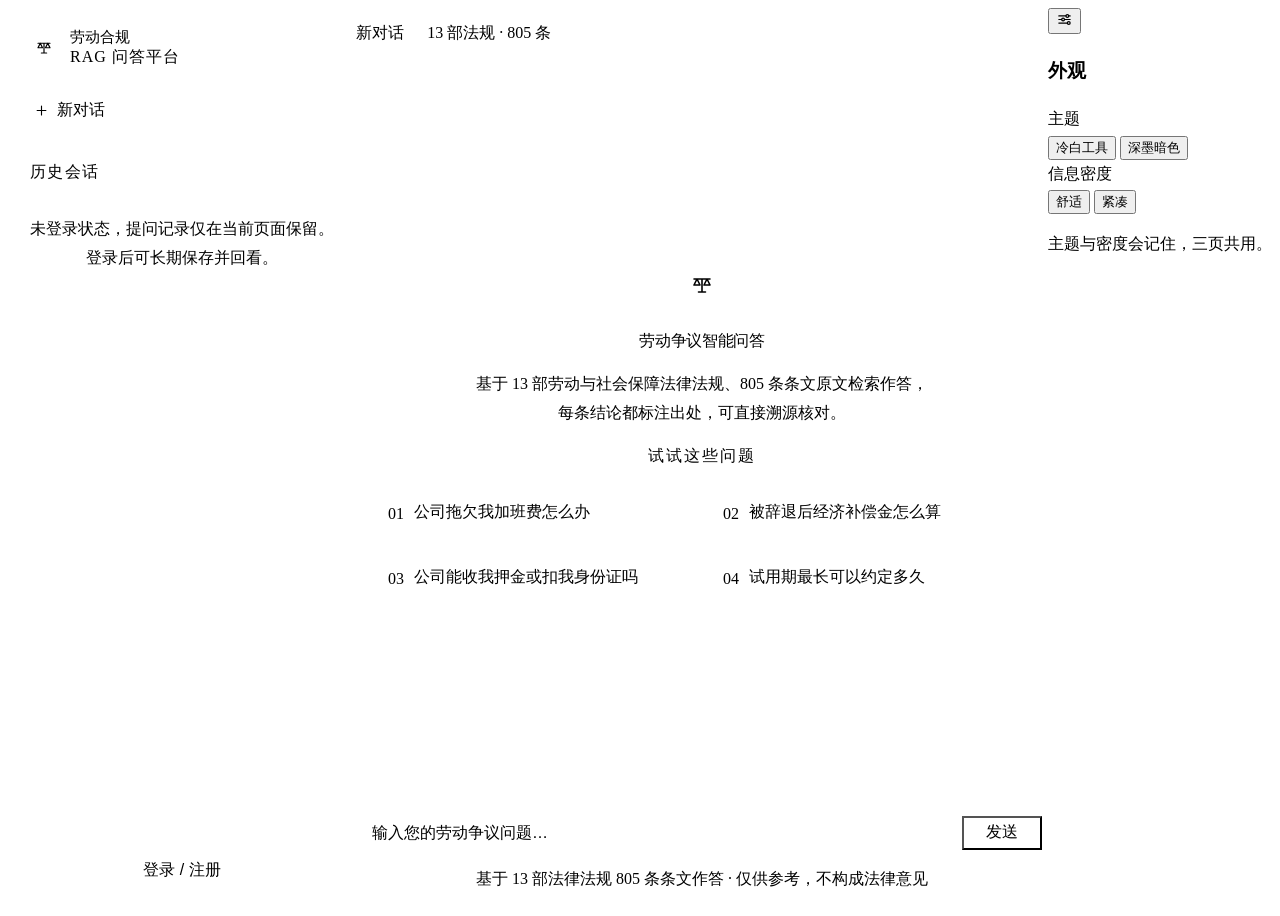
==== commit 87ec4cd8: "feat(ui): 前端重构为令牌化双主题设计系统 - 新增 tokens.css / theme.js：设计令牌与外观面板三页共用 - 冷白工具（默认）+ 深墨暗色双主题，标题全部无衬线 - 引用溯" ====
--- a/app/static/index.html
+++ b/app/static/index.html
@@ -1,212 +1,313 @@
 <!DOCTYPE html>
-<html lang="zh-CN">
+<html lang="zh-CN" data-theme="cool" data-density="comfortable">
 <head>
 <meta charset="UTF-8">
 <meta name="viewport" content="width=device-width, initial-scale=1.0">
-<title>劳动争议智能合规助手</title>
+<title>劳动与社会保障 RAG 问答平台</title>
+<script>
+/* 首帧前定主题，避免暗色模式下闪一下白屏 */
+(function(){try{var t=localStorage.getItem('lcr_theme');
+if(t==='dark'||(!t&&window.matchMedia&&window.matchMedia('(prefers-color-scheme: dark)').matches))
+document.documentElement.dataset.theme='dark';}catch(e){}})();
+</script>
+<link rel="stylesheet" href="/tokens.css">
 <style>
-  :root {
-    /* 用户拍板配色：浅灰侧边栏 + 纯白消息区 */
-    --sidebar-bg: #f2f3f5;
-    --bg: #ffffff;
-    --card: #ffffff;
-    --primary: #4f46e5;
-    --primary-hover: #4338ca;
-    --text: #1e1b4b;
-    --text-muted: #6b7280;
-    --border: #e5e7eb;
-    --user-bubble: #4f46e5;
-    --assistant-bubble: #f7f8fa;
-    --progress-bubble: #eef0f3;
-    --radius: 12px;
-    --shadow: 0 1px 3px rgba(0,0,0,.08);
-  }
-
-  * { margin: 0; padding: 0; box-sizing: border-box; }
-
-  body {
-    font-family: -apple-system, BlinkMacSystemFont, "Segoe UI", "Microsoft YaHei", sans-serif;
-    background: var(--sidebar-bg);
-    color: var(--text);
-    height: 100vh; display: flex;
-  }
-
-  /* ---- 左侧边栏（浅灰）---- */
-  .sidebar {
-    width: 240px; flex-shrink: 0; background: var(--sidebar-bg);
-    border-right: 1px solid var(--border);
-    display: flex; flex-direction: column; gap: 6px; padding: 16px 12px;
-  }
-  .sidebar .brand { display: flex; align-items: center; gap: 8px; font-weight: 600; font-size: 15px; padding: 4px 8px 10px; }
-  .sidebar .brand .logo { font-size: 20px; }
-  .new-chat {
-    background: #fff; border: 1px solid var(--border); border-radius: 10px;
-    padding: 9px 12px; text-align: left; cursor: pointer; font-size: 14px;
-    transition: border-color .15s;
-  }
-  .new-chat:hover { border-color: var(--primary); }
-  .history-title { font-size: 12px; color: var(--text-muted); padding: 10px 8px 4px; }
-  .history-list { flex: 1; overflow-y: auto; display: flex; flex-direction: column; gap: 2px; }
-  .history-empty {
-    padding: 16px 8px; font-size: 13px; color: var(--text-muted);
-    text-align: center; line-height: 1.6;
-  }
-  .history-item {
-    padding: 8px 10px; border-radius: 8px; font-size: 14px; cursor: pointer;
-    color: var(--text-muted); white-space: nowrap; overflow: hidden; text-overflow: ellipsis;
-    transition: background .15s;
-  }
-  .history-item:hover { background: #e9eaee; }
-  .history-item.active { background: #fff; color: var(--text); box-shadow: var(--shadow); }
-
-  /* 左下角登录区 */
-  .auth-area {
-    border-top: 1px solid var(--border); padding: 12px 8px 4px;
-    display: flex; flex-direction: column; gap: 6px;
-  }
-  .auth-btn {
-    background: #fff; border: 1px solid var(--border); border-radius: 10px;
-    padding: 9px 12px; font-size: 14px; cursor: pointer; text-align: center;
-    transition: border-color .15s;
-  }
-  .auth-btn:hover { border-color: var(--primary); }
-  .auth-user {
-    font-size: 13px; color: var(--text-muted); padding: 4px 8px;
-    display: flex; align-items: center; justify-content: space-between; gap: 6px;
-  }
-  .auth-user .logout-btn { color: var(--primary); cursor: pointer; font-size: 12px; }
-
-  /* ---- 右侧主区（纯白）---- */
-  .main { flex: 1; min-width: 0; display: flex; flex-direction: column; background: var(--bg); }
-
-  .header {
-    background: var(--card); border-bottom: 1px solid var(--border);
-    padding: 14px 24px; display: flex; align-items: center; gap: 10px; z-index: 10;
-  }
-  .header h1 { font-size: 18px; font-weight: 600; }
-  .header .kb-pick {
-    margin-left: auto; display: flex; align-items: center; gap: 6px; font-size: 13px; color: var(--text-muted);
-  }
-  .header .kb-pick select {
-    border: 1px solid var(--border); border-radius: 8px; padding: 5px 8px;
-    font-size: 13px; color: var(--text); background: #fff; outline: none; max-width: 200px;
-  }
-  .header .kb-pick select:focus { border-color: var(--primary); }
-  .header .badge {
-    font-size: 11px; background: #eef2ff; color: var(--primary);
-    padding: 3px 10px; border-radius: 99px;
-  }
-
-  .chat-area {
-    flex: 1; overflow-y: auto; padding: 24px;
-    display: flex; flex-direction: column; gap: 16px;
-  }
-
-  .msg { display: flex; flex-direction: column; max-width: 80%; animation: fadeIn .25s ease; }
-  @keyframes fadeIn { from { opacity: 0; transform: translateY(6px); } to { opacity: 1; transform: none; } }
-  .msg.user { align-self: flex-end; }
-  .msg.assistant { align-self: flex-start; }
-  .msg .label { font-size: 12px; color: var(--text-muted); margin-bottom: 4px; }
-  .msg.user .label { text-align: right; }
-  .msg .bubble { padding: 12px 16px; border-radius: var(--radius); line-height: 1.65; font-size: 15px; word-break: break-word; white-space: pre-wrap; }
-  .msg.user .bubble { background: var(--user-bubble); color: #fff; border-bottom-right-radius: 4px; }
-  .msg.assistant .bubble { background: var(--assistant-bubble); color: var(--text); border: 1px solid var(--border); border-bottom-left-radius: 4px; }
-  .msg.progress .bubble { background: var(--progress-bubble); color: var(--text-muted); border: 1px dashed var(--border); font-size: 14px; }
-
-  .citations { margin-top: 10px; padding: 10px 14px; background: #f0fdf4; border: 1px solid #bbf7d0; border-radius: 8px; font-size: 13px; }
-  .citations summary { cursor: pointer; font-weight: 600; color: #166534; }
-  .citations ul { margin-top: 6px; padding-left: 18px; }
-  .citations li { margin-bottom: 4px; color: var(--text); }
-  .citations code { background: #d1fae5; padding: 1px 6px; border-radius: 4px; font-size: 12px; }
-
-  /* 引用卡片（V2）：文档名 + 段号 + 相关度，展开看片段；角标点击高亮对应卡片 */
-  .cit-list { margin-top: 8px; padding-left: 0; list-style: none; }
-  .cit-card { padding: 8px 10px; margin-bottom: 6px; background: #fff; border: 1px solid #bbf7d0; border-radius: 8px; transition: box-shadow .2s, border-color .2s; }
-  .cit-head { font-size: 13px; color: #166534; font-weight: 600; }
-  .cit-badge { display: inline-block; background: #d1fae5; border-radius: 4px; padding: 0 5px; margin-right: 2px; }
-  .cit-snippet { margin-top: 5px; font-size: 12.5px; color: var(--text); line-height: 1.6; }
-  .cit-mark { color: #166534; cursor: pointer; font-weight: 700; padding: 0 1px; }
-  .cit-mark:hover { text-decoration: underline; }
-  .cit-flash { border-color: #16a34a; box-shadow: 0 0 0 3px rgba(22, 163, 74, .18); }
-
-  /* 欢迎区（空状态） */
-  .welcome { flex: 1; display: flex; align-items: center; justify-content: center; padding: 24px; }
-  .welcome .card {
-    background: var(--card); border: 1px solid var(--border); border-radius: 18px;
-    padding: 40px 48px; box-shadow: var(--shadow); text-align: center; max-width: 640px;
-  }
-  .welcome .icon { font-size: 52px; margin-bottom: 14px; }
-  .welcome h2 { font-size: 20px; margin-bottom: 8px; color: var(--text); }
-  .welcome p { color: var(--text-muted); font-size: 14px; line-height: 1.7; }
-  .welcome .hints { display: flex; flex-wrap: wrap; gap: 8px; margin-top: 24px; justify-content: center; }
-  .welcome .hint {
-    background: #f7f8fa; border: 1px solid var(--border); border-radius: 10px;
-    padding: 9px 16px; font-size: 14px; cursor: pointer; transition: border-color .15s;
-  }
-  .welcome .hint:hover { border-color: var(--primary); }
+  body{
+    font-family:var(--font-sans); background:var(--paper); color:var(--ink-1);
+    height:100vh; display:flex; font-size:var(--fs-body); line-height:1.7;
+    -webkit-font-smoothing:antialiased; text-wrap:pretty;
+    transition:background var(--dur-3) var(--ease-out), color var(--dur-3) var(--ease-out);
+  }
+
+  /* ---- 侧边栏 ---- */
+  .sidebar{
+    width:var(--side-w); flex-shrink:0; background:var(--surface-2);
+    border-right:1px solid var(--line);
+    display:flex; flex-direction:column; gap:6px; padding:20px 14px 14px;
+    transition:background var(--dur-3) var(--ease-out), border-color var(--dur-3) var(--ease-out);
+  }
+  .brand{display:flex;align-items:center;gap:10px;padding:0 6px 18px;}
+  .brand .mark{
+    width:32px;height:32px;border-radius:var(--r-md);flex-shrink:0;
+    background:var(--accent);color:var(--on-accent);display:grid;place-items:center;
+  }
+  .brand-txt{display:flex;flex-direction:column;line-height:1.25;min-width:0;}
+  .brand-txt b{font-size:15px;font-weight:500;letter-spacing:-.01em;}
+  .brand-txt em{font-style:normal;font-size:var(--fs-micro);color:var(--ink-3);letter-spacing:.06em;}
+
+  .new-chat{
+    display:flex;align-items:center;gap:8px;width:100%;
+    background:var(--surface);border:1px solid var(--line-2);border-radius:var(--r-md);
+    padding:9px 12px;text-align:left;cursor:pointer;font-size:var(--fs-sm);color:var(--ink-1);
+    box-shadow:var(--e1);
+    transition:border-color var(--dur-1) var(--ease-out), box-shadow var(--dur-1) var(--ease-out);
+  }
+  .new-chat:hover{border-color:var(--accent);box-shadow:var(--e2);}
+  .new-chat svg{color:var(--accent);}
+
+  .history-title{
+    display:flex;align-items:center;justify-content:space-between;
+    font-size:var(--fs-micro);color:var(--ink-3);letter-spacing:.08em;padding:22px 8px 8px;
+  }
+  .history-list{flex:1;overflow-y:auto;display:flex;flex-direction:column;gap:1px;min-height:0;}
+  .history-empty{padding:16px 8px;font-size:var(--fs-xs);color:var(--ink-4);text-align:center;line-height:1.8;}
+  .history-item{
+    padding:8px 10px;border-radius:var(--r-sm);font-size:var(--fs-sm);cursor:pointer;
+    color:var(--ink-2);white-space:nowrap;overflow:hidden;text-overflow:ellipsis;
+    transition:background var(--dur-1) var(--ease-out),color var(--dur-1) var(--ease-out);
+  }
+  .history-item:hover{background:var(--surface-3);color:var(--ink-1);}
+  .history-item.active{
+    background:var(--surface);color:var(--ink-1);box-shadow:var(--e1);
+    border-left:2px solid var(--accent);padding-left:8px;
+  }
+
+  .auth-area{border-top:1px solid var(--line);padding:12px 4px 4px;display:flex;flex-direction:column;gap:4px;}
+  .auth-user{display:flex;align-items:center;gap:8px;padding:2px 6px 8px;}
+  .avatar{
+    width:24px;height:24px;border-radius:var(--r-pill);flex-shrink:0;
+    background:var(--accent-wash);color:var(--accent);display:grid;place-items:center;
+    font-size:var(--fs-micro);font-weight:500;font-family:var(--font-mono);
+  }
+  .auth-user .nm{flex:1;min-width:0;font-size:var(--fs-sm);color:var(--ink-2);
+    white-space:nowrap;overflow:hidden;text-overflow:ellipsis;}
+  .auth-user .logout-btn{
+    color:var(--ink-3);cursor:pointer;font-size:var(--fs-xs);background:none;
+    transition:color var(--dur-1) var(--ease-out);
+  }
+  .auth-user .logout-btn:hover{color:var(--accent);}
+  .side-btn{
+    display:flex;align-items:center;gap:8px;padding:7px 10px;border-radius:var(--r-sm);
+    font-size:var(--fs-sm);color:var(--ink-2);text-align:left;
+    transition:background var(--dur-1) var(--ease-out),color var(--dur-1) var(--ease-out);
+  }
+  .side-btn:hover{background:var(--surface-3);color:var(--ink-1);}
+  .side-btn svg{color:var(--ink-3);transition:color var(--dur-1) var(--ease-out);}
+  .side-btn:hover svg{color:var(--accent);}
+  .auth-btn{
+    display:flex;align-items:center;justify-content:center;gap:8px;width:100%;
+    background:var(--surface);border:1px solid var(--line-2);border-radius:var(--r-md);
+    padding:9px 12px;font-size:var(--fs-sm);cursor:pointer;color:var(--ink-1);box-shadow:var(--e1);
+    transition:border-color var(--dur-1) var(--ease-out), box-shadow var(--dur-1) var(--ease-out);
+  }
+  .auth-btn:hover{border-color:var(--accent);box-shadow:var(--e2);}
+
+  /* ---- 主区 ---- */
+  .main{
+    flex:1;min-width:0;display:flex;flex-direction:column;background:var(--surface);
+    transition:background var(--dur-3) var(--ease-out);
+  }
+  .header{
+    background:var(--surface);border-bottom:1px solid var(--line);
+    padding:15px var(--gutter);display:flex;align-items:center;gap:14px;z-index:10;
+    transition:background var(--dur-3) var(--ease-out), border-color var(--dur-3) var(--ease-out);
+  }
+  .header h1{font-size:var(--fs-h1);font-weight:500;letter-spacing:-.015em;}
+  .header .kb-pick{margin-left:auto;display:flex;align-items:center;gap:6px;font-size:var(--fs-xs);color:var(--ink-3);}
+  .header .kb-pick select{
+    border:1px solid var(--line-2);border-radius:var(--r-sm);padding:5px 8px;
+    font-size:var(--fs-xs);color:var(--ink-1);background:var(--surface);outline:none;max-width:200px;cursor:pointer;
+    transition:border-color var(--dur-1) var(--ease-out);
+  }
+  .header .kb-pick select:hover{border-color:var(--accent);}
+  .header .badge{
+    font-family:var(--font-mono);font-size:var(--fs-micro);color:var(--ink-3);
+    border:1px solid var(--line);border-radius:var(--r-pill);padding:3px 10px;white-space:nowrap;
+  }
+
+  .chat-area{
+    flex:1;overflow-y:auto;padding:var(--gutter);
+    display:flex;flex-direction:column;gap:var(--row);min-height:0;
+  }
+
+  /* ---- 消息 ---- */
+  .msg{
+    display:flex;flex-direction:column;width:auto;max-width:80%;
+    animation:fadeIn .25s var(--ease-out);
+  }
+  @keyframes fadeIn{from{opacity:0;transform:translateY(6px);}to{opacity:1;transform:none;}}
+  .msg.assistant,.msg.progress,.msg.error{align-self:flex-start;}
+  .msg.user{align-self:flex-end;max-width:78%;align-items:flex-end;}
+  .msg .label{
+    display:flex;align-items:center;gap:6px;
+    font-size:var(--fs-xs);color:var(--ink-3);margin-bottom:9px;letter-spacing:.02em;
+  }
+  .msg.user .label{justify-content:flex-end;}
+  .msg .label .lm{
+    width:18px;height:18px;border-radius:var(--r-sm);flex-shrink:0;
+    background:var(--accent-wash);color:var(--accent);display:grid;place-items:center;
+  }
+  .msg .bubble{
+    padding:0;border-radius:var(--r-lg);line-height:1.85;font-size:16px;
+    word-break:break-word;white-space:pre-wrap;color:var(--ink-1);
+  }
+  .msg.user .bubble{
+    background:var(--ink-1);color:var(--paper);padding:10px 15px;
+    border-radius:var(--r-lg);border-bottom-right-radius:3px;
+  }
+  .msg.progress .bubble{
+    background:var(--surface-2);color:var(--ink-3);border:1px dashed var(--line-2);
+    border-radius:var(--r-md);padding:10px 14px;font-size:var(--fs-sm);width:fit-content;
+  }
+  .msg.error .bubble{color:var(--danger);}
+
+  /* ---- 引用溯源：左侧细线 + 等宽编号（替换原绿色卡片） ---- */
+  .citations{margin-top:22px;border:none;border-top:1px solid var(--line);padding:14px 0 0;background:none;border-radius:0;}
+  .citations summary{
+    cursor:pointer;font-size:var(--fs-xs);color:var(--ink-3);letter-spacing:.1em;list-style:none;
+    transition:color var(--dur-1) var(--ease-out);
+  }
+  .citations summary::-webkit-details-marker{display:none;}
+  .citations summary:hover{color:var(--ink-2);}
+  .cit-list{margin-top:12px;padding-left:0;list-style:none;display:flex;flex-direction:column;gap:2px;}
+  .cit-card{
+    padding:12px 12px 12px 14px;margin-bottom:0;background:transparent;border:none;
+    border-left:2px solid var(--line-2);border-radius:0 var(--r-sm) var(--r-sm) 0;
+    transition:border-color var(--dur-2) var(--ease-out),background var(--dur-2) var(--ease-out);
+  }
+  .cit-card:hover{border-left-color:var(--accent);background:var(--surface-2);}
+  .cit-head{
+    font-size:var(--fs-sm);color:var(--ink-1);font-weight:500;
+    display:flex;align-items:baseline;gap:8px;flex-wrap:wrap;
+  }
+  .cit-badge{
+    display:inline-block;font-family:var(--font-mono);font-size:var(--fs-micro);
+    color:var(--ink-3);background:none;border:1px solid var(--line-2);border-radius:4px;
+    padding:0 5px;margin-right:0;
+  }
+  .cit-snippet{
+    margin-top:5px;font-size:var(--fs-sm);color:var(--ink-2);line-height:1.75;
+    padding-left:11px;border-left:1px solid var(--line);
+  }
+  .cit-mark{
+    font-family:var(--font-mono);font-size:var(--fs-micro);color:var(--accent);
+    background:var(--accent-wash);border-radius:3px;padding:0 4px;margin:0 1px;
+    vertical-align:1px;cursor:pointer;font-weight:400;
+    transition:background var(--dur-1) var(--ease-out);
+  }
+  .cit-mark:hover{background:var(--accent-ring);text-decoration:none;}
+  .cit-flash{border-left-color:var(--accent);background:var(--accent-wash);}
+
+  /* ---- 欢迎区（空状态） ---- */
+  .welcome{flex:1;display:flex;align-items:center;justify-content:center;padding:var(--gutter);}
+  .welcome .card{background:none;border:none;box-shadow:none;padding:0;max-width:660px;width:100%;text-align:center;}
+  .welcome .icon{
+    width:46px;height:46px;border-radius:var(--r-lg);margin:0 auto 20px;
+    background:var(--accent);color:var(--on-accent);display:grid;place-items:center;
+    box-shadow:var(--e2);
+  }
+  .welcome h2{font-size:var(--fs-display);font-weight:500;letter-spacing:-.02em;color:var(--ink-1);margin-bottom:10px;}
+  .welcome p{color:var(--ink-2);font-size:var(--fs-sm);line-height:1.8;}
+  .welcome .rule{height:1px;background:var(--line);margin:28px 0;position:relative;}
+  .welcome .rule::after{
+    content:"试试这些问题";position:absolute;left:50%;top:50%;transform:translate(-50%,-50%);
+    background:var(--surface);padding:0 14px;
+    font-size:var(--fs-micro);color:var(--ink-3);letter-spacing:.12em;white-space:nowrap;
+  }
+  .welcome .hints{display:grid;grid-template-columns:1fr 1fr;gap:10px;margin-top:0;}
+  .welcome .hint{
+    background:var(--surface);border:1px solid var(--line);border-radius:var(--r-md);
+    padding:14px 16px;font-size:var(--fs-sm);color:var(--ink-2);text-align:left;line-height:1.6;
+    cursor:pointer;display:flex;align-items:flex-start;gap:10px;
+    transition:border-color var(--dur-2) var(--ease-out),box-shadow var(--dur-2) var(--ease-out),
+               transform var(--dur-2) var(--ease-out),color var(--dur-2) var(--ease-out);
+  }
+  .welcome .hint:hover{border-color:var(--line-2);box-shadow:var(--e3);transform:translateY(-1px);color:var(--ink-1);}
+  .welcome .hint i{font-style:normal;font-family:var(--font-mono);font-size:var(--fs-micro);color:var(--ink-4);padding-top:2px;}
 
   /* ---- 输入区 ---- */
-  .input-area {
-    background: var(--card); border-top: 1px solid var(--border);
-    padding: 16px 24px; display: flex; gap: 10px;
-  }
-  .input-area input {
-    flex: 1; border: 1px solid var(--border); border-radius: var(--radius);
-    padding: 12px 16px; font-size: 15px; outline: none; background: #f7f8fa;
-    transition: border-color .15s, background .15s;
-  }
-  .input-area input:focus { border-color: var(--primary); background: #fff; }
-  .input-area input:disabled { background: #f3f4f6; }
-  .input-area button {
-    background: var(--primary); color: #fff; border: none; border-radius: var(--radius);
-    padding: 12px 26px; font-size: 15px; font-weight: 600; cursor: pointer; transition: background .15s;
-  }
-  .input-area button:hover { background: var(--primary-hover); }
-  .input-area button:disabled { opacity: .5; cursor: not-allowed; }
+  .input-area{background:var(--surface);border-top:1px solid var(--line);padding:14px var(--gutter);}
+  .composer-in{width:100%;}
+  .box{
+    display:flex;align-items:center;gap:10px;
+    background:var(--surface);border:1px solid var(--line-2);border-radius:var(--r-lg);
+    padding:6px 6px 6px 16px;
+    transition:border-color var(--dur-2) var(--ease-out),box-shadow var(--dur-2) var(--ease-out);
+  }
+  .box:focus-within{border-color:var(--accent);box-shadow:0 0 0 3px var(--accent-ring);}
+  .input-area input{
+    flex:1;border:none;outline:none;background:none;font-size:var(--fs-body);
+    color:var(--ink-1);padding:8px 0;min-width:0;
+  }
+  .input-area input::placeholder{color:var(--ink-4);}
+  .input-area input:disabled{opacity:.5;}
+  .input-area button{
+    align-self:stretch;background:var(--accent);color:var(--on-accent);
+    border-radius:var(--r-md);padding:0 22px;font-size:var(--fs-sm);font-weight:500;cursor:pointer;
+    transition:background var(--dur-1) var(--ease-out);
+  }
+  .input-area button:hover{background:var(--accent-hover);}
+  .input-area button:disabled{opacity:.5;cursor:not-allowed;}
+  .composer-hint{margin-top:9px;text-align:center;font-size:var(--fs-micro);color:var(--ink-4);}
 
   /* ---- 登录/注册弹窗 ---- */
-  .modal-mask {
-    position: fixed; inset: 0; background: rgba(15,23,42,.45);
-    display: none; align-items: center; justify-content: center; z-index: 100;
-  }
-  .modal-mask.open { display: flex; }
-  .modal {
-    background: #fff; border-radius: 16px; padding: 28px 32px; width: 340px;
-    box-shadow: 0 10px 40px rgba(0,0,0,.15);
-  }
-  .modal h3 { font-size: 18px; margin-bottom: 16px; }
-  .modal .switch { display: flex; gap: 8px; margin-bottom: 16px; }
-  .modal .switch button {
-    flex: 1; padding: 8px; border: 1px solid var(--border); background: #fff;
-    border-radius: 8px; cursor: pointer; font-size: 14px; color: var(--text-muted);
-  }
-  .modal .switch button.active { border-color: var(--primary); color: var(--primary); background: #eef2ff; }
-  .modal input {
-    width: 100%; border: 1px solid var(--border); border-radius: 10px;
-    padding: 10px 14px; font-size: 14px; margin-bottom: 10px; outline: none;
-  }
-  .modal input:focus { border-color: var(--primary); }
-  .modal .submit {
-    width: 100%; background: var(--primary); color: #fff; border: none;
-    border-radius: 10px; padding: 11px; font-size: 15px; font-weight: 600; cursor: pointer;
-  }
-  .modal .submit:hover { background: var(--primary-hover); }
-  .modal .err { color: #dc2626; font-size: 13px; margin-bottom: 8px; min-height: 18px; }
-  .modal .close { position: absolute; top: 14px; right: 18px; cursor: pointer; color: var(--text-muted); font-size: 18px; }
-
-  @media (max-width: 768px) { .sidebar { display: none; } }
+  .modal-mask{
+    position:fixed;inset:0;background:rgba(13,17,23,.45);
+    display:none;align-items:center;justify-content:center;z-index:100;
+  }
+  .modal-mask.open{display:flex;}
+  .modal{
+    position:relative;background:var(--surface);border:1px solid var(--line);
+    border-radius:var(--r-lg);padding:26px 28px;width:340px;box-shadow:var(--e4);
+  }
+  .modal h3{font-size:var(--fs-h2);font-weight:500;letter-spacing:-.01em;margin-bottom:16px;}
+  .modal .switch{display:flex;background:var(--surface-2);border-radius:var(--r-md);padding:3px;gap:3px;margin-bottom:16px;}
+  .modal .switch button{
+    flex:1;padding:7px;border-radius:5px;font-size:var(--fs-sm);color:var(--ink-3);
+    transition:background var(--dur-1) var(--ease-out),color var(--dur-1) var(--ease-out);
+  }
+  .modal .switch button.active{background:var(--surface);color:var(--ink-1);box-shadow:var(--e1);}
+  .modal input{
+    width:100%;border:1px solid var(--line-2);border-radius:var(--r-md);
+    padding:10px 14px;font-size:var(--fs-sm);margin-bottom:10px;outline:none;
+    background:var(--surface);color:var(--ink-1);
+    transition:border-color var(--dur-2) var(--ease-out),box-shadow var(--dur-2) var(--ease-out);
+  }
+  .modal input::placeholder{color:var(--ink-4);}
+  .modal input:focus{border-color:var(--accent);box-shadow:0 0 0 3px var(--accent-ring);}
+  .modal .submit{
+    width:100%;background:var(--accent);color:var(--on-accent);border:none;
+    border-radius:var(--r-md);padding:11px;font-size:var(--fs-sm);font-weight:500;cursor:pointer;
+    transition:background var(--dur-1) var(--ease-out);
+  }
+  .modal .submit:hover{background:var(--accent-hover);}
+  .modal .err{color:var(--danger);font-size:var(--fs-xs);margin-bottom:8px;min-height:18px;}
+  .modal .close{
+    position:absolute;top:12px;right:14px;cursor:pointer;color:var(--ink-4);
+    font-size:16px;line-height:1;background:none;transition:color var(--dur-1) var(--ease-out);
+  }
+  .modal .close:hover{color:var(--ink-1);}
+
+  @media (max-width:900px){
+    .sidebar{display:none;}
+    .welcome .hints{grid-template-columns:1fr;}
+    .msg{max-width:100%;}
+  }
 </style>
 </head>
 <body>
 
-<!-- 左侧边栏（浅灰）：新对话 + 用户历史（登录后） + 左下角登录区 -->
+<!-- 侧边栏：品牌 + 新对话 + 历史 + 登录区 -->
 <aside class="sidebar">
-  <div class="brand"><span class="logo">⚖️</span>劳动合规 RAG</div>
-  <button class="new-chat" onclick="newChat()">＋ 新对话</button>
+  <div class="brand">
+    <span class="mark">
+      <svg width="18" height="18" viewBox="0 0 24 24" fill="none" stroke="currentColor" stroke-width="1.6" stroke-linecap="round" stroke-linejoin="round">
+        <path d="M4 7h16M12 7v13M8.5 20h7M7 7l-3 6h6zM17 7l-3 6h6z"/>
+      </svg>
+    </span>
+    <span class="brand-txt"><b>劳动合规</b><em>RAG 问答平台</em></span>
+  </div>
+
+  <button class="new-chat" onclick="newChat()">
+    <svg width="15" height="15" viewBox="0 0 24 24" fill="none" stroke="currentColor" stroke-width="1.8" stroke-linecap="round"><path d="M12 5v14M5 12h14"/></svg>
+    新对话
+  </button>
+
   <div class="history-title" id="historyTitle">历史会话</div>
   <div class="history-list" id="historyList">
     <div class="history-empty">未登录状态，提问记录仅在当前页面保留。<br>登录后可长期保存并回看。</div>
   </div>
+
   <div class="auth-area" id="authArea">
     <button class="auth-btn" id="authBtn" onclick="openAuth()">登录 / 注册</button>
   </div>
@@ -219,36 +320,47 @@
       知识库
       <select id="kbSelect" onchange="onKbChange()" style="display:none"></select>
     </div>
-    <span class="badge">RAG · 检索增强生成</span>
+    <span class="badge">13 部法规 · 805 条</span>
   </header>
 
   <main class="chat-area" id="chatArea">
     <div class="welcome" id="welcome">
       <div class="card">
-        <div class="icon">⚖️</div>
+        <div class="icon">
+          <svg width="24" height="24" viewBox="0 0 24 24" fill="none" stroke="currentColor" stroke-width="1.6" stroke-linecap="round" stroke-linejoin="round">
+            <path d="M4 7h16M12 7v13M8.5 20h7M7 7l-3 6h6zM17 7l-3 6h6z"/>
+          </svg>
+        </div>
         <h2>劳动争议智能问答</h2>
-        <p>基于《劳动法》《劳动合同法》原文，检索相关条款并给出带条文引用的回答。</p>
+        <p>基于 13 部劳动与社会保障法律法规、805 条条文原文检索作答，<br>每条结论都标注出处，可直接溯源核对。</p>
+        <div class="rule"></div>
         <div class="hints">
-          <span class="hint" onclick="sendHint(this.textContent)">公司拖欠我加班费怎么办</span>
-          <span class="hint" onclick="sendHint(this.textContent)">被辞退后经济补偿金怎么算</span>
-          <span class="hint" onclick="sendHint(this.textContent)">公司能收我押金或扣我身份证吗</span>
-          <span class="hint" onclick="sendHint(this.textContent)">试用期最长可以约定多久</span>
+          <span class="hint"><i>01</i>公司拖欠我加班费怎么办</span>
+          <span class="hint"><i>02</i>被辞退后经济补偿金怎么算</span>
+          <span class="hint"><i>03</i>公司能收我押金或扣我身份证吗</span>
+          <span class="hint"><i>04</i>试用期最长可以约定多久</span>
         </div>
       </div>
     </div>
+
   </main>
 
   <form class="input-area" id="inputForm" onsubmit="send(event)">
-    <input id="questionInput" type="text" placeholder="输入您的劳动争议问题..."
-           autocomplete="off" autofocus>
-    <button type="submit" id="sendBtn">发送</button>
+    <div class="composer-in">
+      <div class="box">
+        <input id="questionInput" type="text" placeholder="输入您的劳动争议问题…"
+               autocomplete="off" autofocus>
+        <button type="submit" id="sendBtn">发送</button>
+      </div>
+      <p class="composer-hint">基于 13 部法律法规 805 条条文作答 · 仅供参考，不构成法律意见</p>
+    </div>
   </form>
 </div>
 
 <!-- 登录/注册弹窗 -->
 <div class="modal-mask" id="authModal">
-  <div class="modal" style="position:relative">
-    <span class="close" onclick="closeAuth()">✕</span>
+  <div class="modal">
+    <button class="close" onclick="closeAuth()" aria-label="关闭">×</button>
     <h3 id="modalTitle">登录</h3>
     <div class="switch">
       <button id="tabLogin" class="active" onclick="switchTab('login')">登录</button>
@@ -261,7 +373,33 @@
   </div>
 </div>
 
+<!-- 外观面板 -->
+<div class="tw" id="tw" data-open="false">
+  <button class="tw-fab" id="twFab" aria-label="外观设置">
+    <svg width="17" height="17" viewBox="0 0 24 24" fill="none" stroke="currentColor" stroke-width="1.7" stroke-linecap="round"><path d="M4 7h10M18 7h2M4 12h4M12 12h8M4 17h12"/><circle cx="16" cy="7" r="2"/><circle cx="10" cy="12" r="2"/><circle cx="18" cy="17" r="2"/></svg>
+  </button>
+  <div class="tw-panel">
+    <h3>外观</h3>
+    <div class="tw-row">
+      <label>主题</label>
+      <div class="seg" data-key="theme">
+        <button data-val="cool" aria-pressed="true">冷白工具</button>
+        <button data-val="dark" aria-pressed="false">深墨暗色</button>
+      </div>
+    </div>
+    <div class="tw-row">
+      <label>信息密度</label>
+      <div class="seg" data-key="density">
+        <button data-val="comfortable" aria-pressed="true">舒适</button>
+        <button data-val="compact" aria-pressed="false">紧凑</button>
+      </div>
+    </div>
+    <p class="tw-note">主题与密度会记住，三页共用。</p>
+  </div>
+</div>
+
 <script src="/common.js"></script>
+<script src="/theme.js"></script>
 <script>
 // ===== DOM 引用 =====
 const chatArea = document.getElementById('chatArea');
@@ -270,7 +408,6 @@
 const sendBtn   = document.getElementById('sendBtn');
 const historyList = document.getElementById('historyList');
 const historyTitle = document.getElementById('historyTitle');
-const authBtn   = document.getElementById('authBtn');
 const authArea  = document.getElementById('authArea');
 
 let currentProgressMsg = null;   // 当前进度消息 DOM（用于更新文本）
@@ -388,19 +525,25 @@
   renderHistoryEmpty();
 }
 
+/** 侧边栏按钮图标（renderAuthArea 拼模板用） */
+const ICON_BOOK = '<svg width="15" height="15" viewBox="0 0 24 24" fill="none" stroke="currentColor" stroke-width="1.6" stroke-linecap="round" stroke-linejoin="round"><path d="M4 5.5A1.5 1.5 0 015.5 4H10a2 2 0 012 2v13a1.5 1.5 0 00-1.5-1.5h-5A1.5 1.5 0 014 16V5.5z"/><path d="M20 5.5A1.5 1.5 0 0018.5 4H14a2 2 0 00-2 2v13a1.5 1.5 0 011.5-1.5h5A1.5 1.5 0 0020 16V5.5z"/></svg>';
+const ICON_SLIDERS = '<svg width="15" height="15" viewBox="0 0 24 24" fill="none" stroke="currentColor" stroke-width="1.6" stroke-linecap="round"><path d="M4 7h10M18 7h2M4 12h4M12 12h8M4 17h12"/><circle cx="16" cy="7" r="2"/><circle cx="10" cy="12" r="2"/><circle cx="18" cy="17" r="2"/></svg>';
+const ICON_KEY = '<svg width="15" height="15" viewBox="0 0 24 24" fill="none" stroke="currentColor" stroke-width="1.6" stroke-linecap="round" stroke-linejoin="round"><circle cx="8" cy="12" r="3.5"/><path d="M11.5 12H20M17 12v3"/></svg>';
+
 function renderAuthArea() {
   const username = getUsername();
   if (username) {
-    authArea.innerHTML = `
-      <div class="auth-user">
-        <span>👤 ${escapeHTML(username)}${isAdmin() ? ' · 管理员' : ''}</span>
-        <span class="logout-btn" onclick="logout()">登出</span>
-      </div>
-      <button class="auth-btn" onclick="location.href='/kb.html'">📚 我的知识库</button>
-      ${isAdmin() ? `<button class="auth-btn" onclick="location.href='/kb.html?view=admin'">🛠 平台管理</button>` : ''}
-      <button class="auth-btn" onclick="location.href='/login.html?tab=password'">🔑 修改密码</button>`;
+    authArea.innerHTML =
+      '<div class="auth-user">' +
+        '<span class="avatar">' + escapeHTML(username.slice(0, 1).toUpperCase()) + '</span>' +
+        '<span class="nm">' + escapeHTML(username) + (isAdmin() ? ' · 管理员' : '') + '</span>' +
+        '<button class="logout-btn" onclick="logout()">登出</button>' +
+      '</div>' +
+      '<button class="side-btn" onclick="location.href=\'/kb.html\'">' + ICON_BOOK + '我的知识库</button>' +
+      (isAdmin() ? '<button class="side-btn" onclick="location.href=\'/kb.html?view=admin\'">' + ICON_SLIDERS + '平台管理</button>' : '') +
+      '<button class="side-btn" onclick="location.href=\'/login.html?tab=password\'">' + ICON_KEY + '修改密码</button>';
   } else {
-    authArea.innerHTML = `<button class="auth-btn" onclick="openAuth()">登录 / 注册</button>`;
+    authArea.innerHTML = '<button class="auth-btn" id="authBtn" onclick="openAuth()">登录 / 注册</button>';
   }
 }
 
@@ -477,7 +620,7 @@
     if (m.role === 'user') {
       addBubble('user', currentUsername ? currentUsername : '您', m.content);
     } else {
-      const div = addBubble('assistant', '⚖️ 助手', m.content || '（无回答）');
+      const div = addBubble('assistant', '助手', m.content || '（无回答）');
       renderAnswerText(div.querySelector('.bubble'), m.content || '');
       attachCitations(div, m.citations || []);
     }
@@ -528,7 +671,7 @@
   details.className = 'citations';
   details.open = true;
   const summary = document.createElement('summary');
-  summary.textContent = '📋 引用来源（' + citations.length + ' 条）';
+  summary.textContent = '引用来源 · ' + citations.length + ' 条';
   details.appendChild(summary);
 
   const list = document.createElement('ol');
@@ -545,7 +688,7 @@
     badge.className = 'cit-badge';
     badge.textContent = '[' + idx + ']';
     head.appendChild(badge);
-    head.appendChild(document.createTextNode(' ' + citeTitle(c) + ' ' + citeMeta(c)));
+    head.appendChild(document.createTextNode(citeTitle(c) + ' ' + citeMeta(c)));
     li.appendChild(head);
 
     if (c.snippet) {
@@ -607,7 +750,7 @@
   // 新请求开始：清空上一轮的流式渲染状态，先展示"正在理解"进度气泡
   streamBubble = null;
   streamText = '';
-  currentProgressMsg = addBubble('progress', '⚖️ 助手', '正在理解您的问题...');
+  currentProgressMsg = addBubble('progress', '助手', '正在理解您的问题...');
   setSending(true);
 
   fetchSSE(question);
@@ -640,7 +783,7 @@
 
     if (!resp.ok) {
       const err = await resp.json().catch(() => ({ detail: resp.statusText }));
-      updateProgress('❌ 请求失败: ' + (err.detail || resp.statusText));
+      updateProgress('请求失败：' + (err.detail || resp.statusText));
       setSending(false);
       return;
     }
@@ -671,7 +814,7 @@
     // 登录用户：回答完成（done 帧已记入 currentSessionId）后刷新会话列表
     if (getToken()) loadSessions();
   } catch (e) {
-    updateProgress('❌ 网络错误: ' + e.message);
+    updateProgress('网络错误：' + e.message);
     setSending(false);
   }
 }
@@ -723,7 +866,7 @@
 function streamToken(text) {
   if (currentProgressMsg) { currentProgressMsg.remove(); currentProgressMsg = null; }
   if (!streamBubble) {
-    streamBubble = addBubble('assistant', '⚖️ 助手', '');
+    streamBubble = addBubble('assistant', '助手', '');
   }
   streamText += text;
   streamBubble.querySelector('.bubble').textContent = streamText;
@@ -741,7 +884,7 @@
     // done 帧不是合法 JSON（不应发生）：丢弃半成品流式气泡，降级为普通气泡展示原文
     if (streamBubble) { streamBubble.remove(); streamBubble = null; }
     streamText = '';
-    addBubble('assistant', '⚖️ 助手', frame.content || '（空回答）');
+    addBubble('assistant', '助手', frame.content || '（空回答）');
     return;
   }
 
@@ -760,14 +903,14 @@
     // 拒答不产生 token 流，正常不应有半成品气泡；稳妥起见仍清理
     if (streamBubble) { streamBubble.remove(); streamBubble = null; }
     streamText = '';
-    addBubble('assistant', '⚖️ 助手', payload.answer || '抱歉，无法就该问题给出明确结论。');
+    addBubble('assistant', '助手', payload.answer || '抱歉，无法就该问题给出明确结论。');
     return;
   }
 
   // 有流式气泡 → 复用，把服务端权威的完整答案写回（覆盖可能的半句/尾随字符），再挂引用
   let div = streamBubble;
   if (!div) {
-    div = addBubble('assistant', '⚖️ 助手', payload.answer || '（空回答）');
+    div = addBubble('assistant', '助手', payload.answer || '（空回答）');
   }
   // 流式期间是纯文本累积；收尾时再渲染一次，把 [n] 升级成可点角标
   renderAnswerText(div.querySelector('.bubble'), payload.answer || '（空回答）');
@@ -789,16 +932,19 @@
     detail = err.detail || err.error || frame.content;
   } catch (e) { /* 不是 JSON，直接用原文 */ }
 
-  addBubble('assistant', '⚖️ 助手', '❌ ' + detail);
+  addBubble('assistant error', '助手', detail);
 }
 
 /** 添加一条消息气泡，返回其 DOM 元素 */
+const ASST_MARK = '<span class="lm"><svg width="11" height="11" viewBox="0 0 24 24" fill="none" stroke="currentColor" stroke-width="2" stroke-linecap="round" stroke-linejoin="round"><path d="M4 7h16M12 7v13M8.5 20h7M7 7l-3 6h6zM17 7l-3 6h6z"/></svg></span>';
+
 function addBubble(cls, label, text) {
   const div = document.createElement('div');
   div.className = 'msg ' + cls;
-  div.innerHTML = `
-    <div class="label">${label}</div>
-    <div class="bubble">${escapeHTML(text)}</div>`;
+  const mark = cls.indexOf('user') === 0 ? '' : ASST_MARK;
+  div.innerHTML =
+    '<div class="label">' + mark + escapeHTML(label) + '</div>' +
+    '<div class="bubble">' + escapeHTML(text) + '</div>';
   chatArea.appendChild(div);
   chatArea.scrollTop = chatArea.scrollHeight;
   return div;
